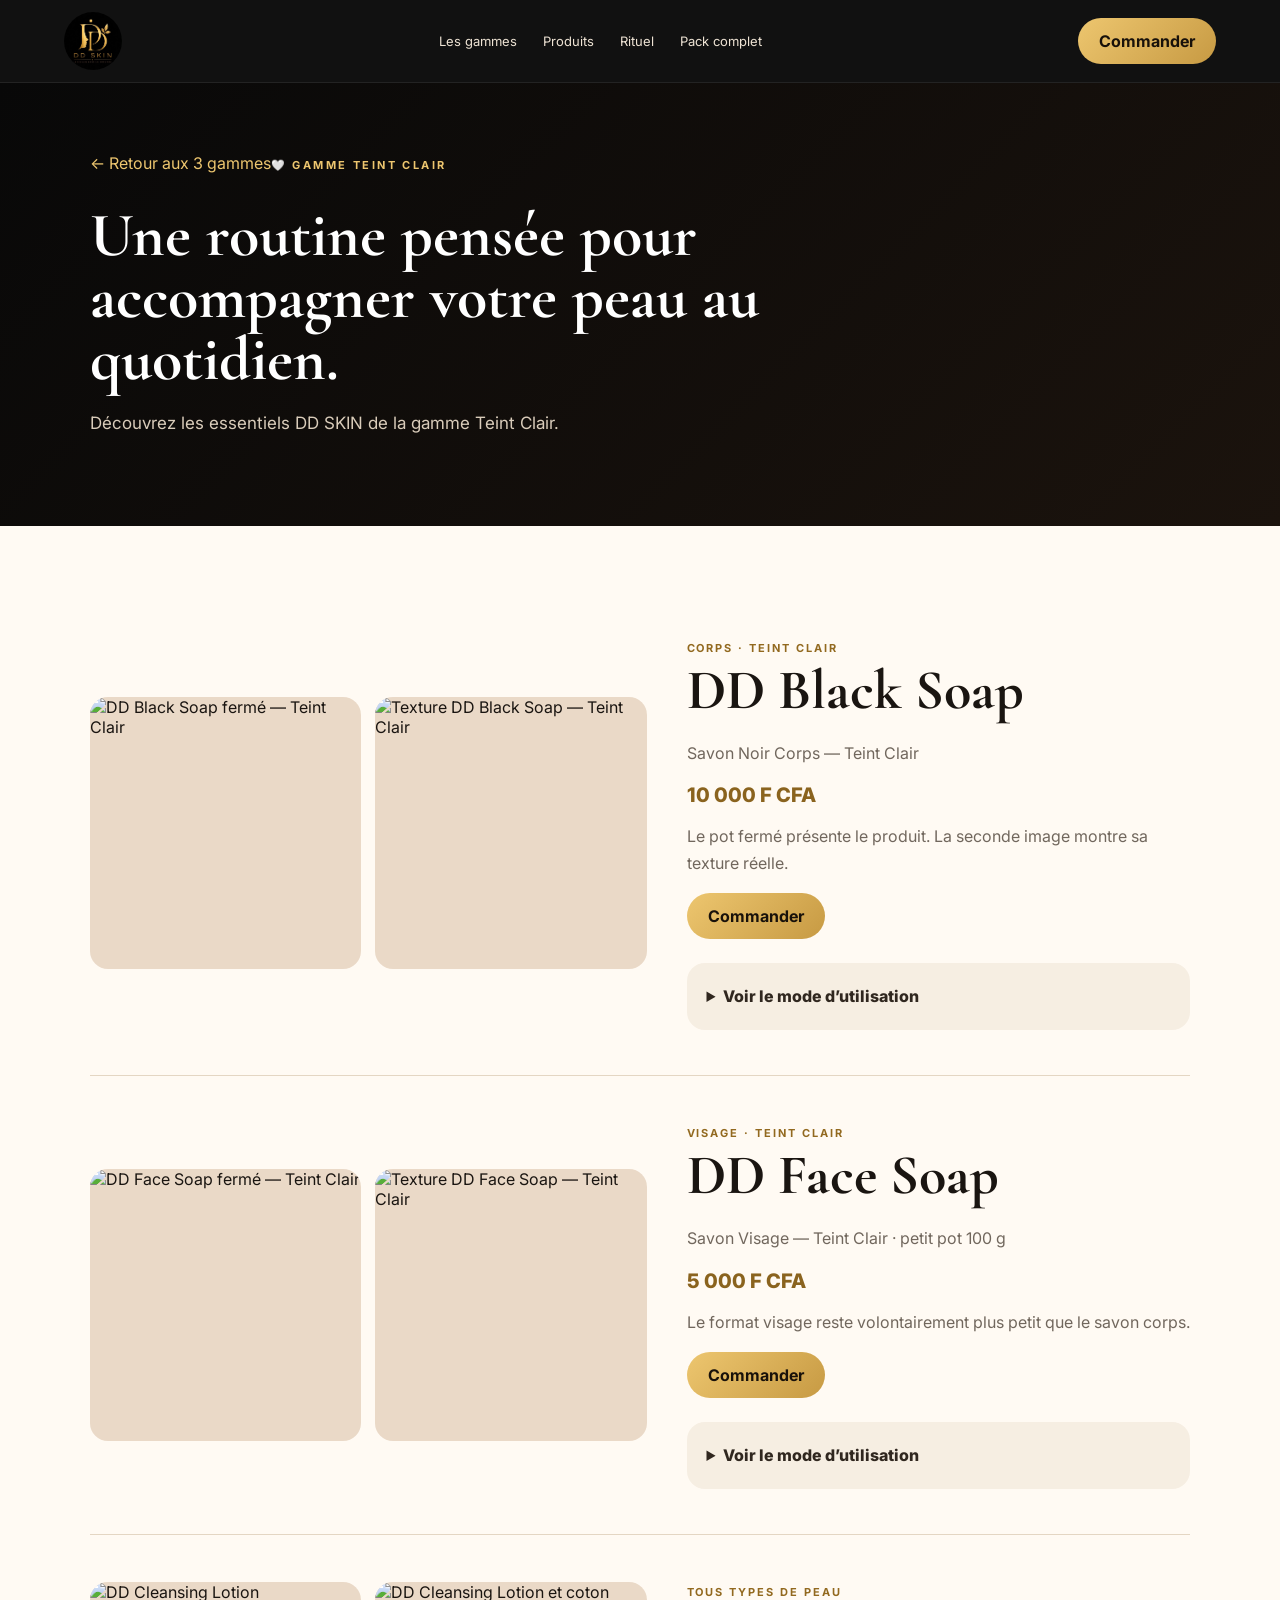
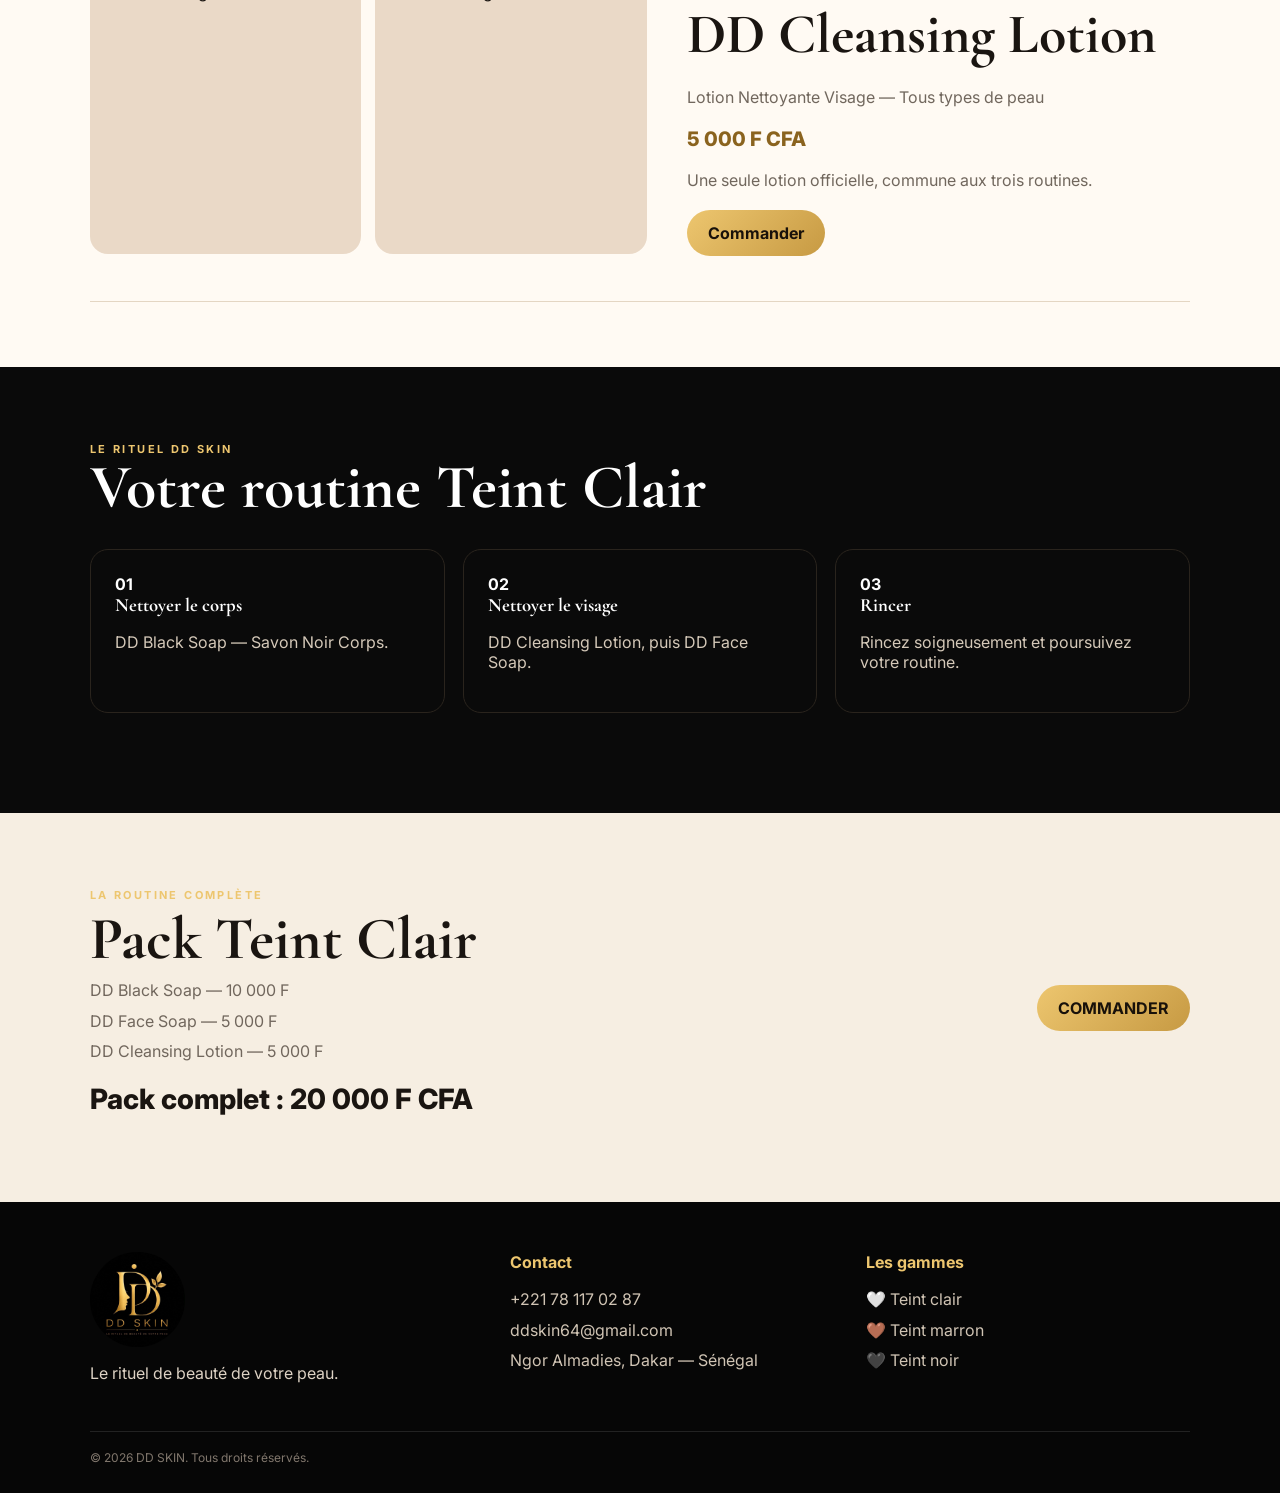
==== teint-clair.html @ f5b2d074 "Add DD SKIN teint-clair.html" ====
<!doctype html><html lang="fr"><head><meta charset="utf-8"><meta name="viewport" content="width=device-width,initial-scale=1"><meta name="theme-color" content="#090909"><title>Gamme Teint Clair — DD SKIN</title><link rel="preconnect" href="https://fonts.googleapis.com"><link rel="preconnect" href="https://fonts.gstatic.com" crossorigin><link href="https://fonts.googleapis.com/css2?family=Cormorant+Garamond:wght@500;600;700&family=Inter:wght@400;500;600;700&display=swap" rel="stylesheet"><link rel="stylesheet" href="styles.css"><script src="clair.js"></script><script src="common.js"></script></head><body>
<header class="site-header"><a class="brand" href="index.html"><img src="assets/ddskin-logo.jpeg" alt="DD SKIN"></a><nav class="nav"><a href="index.html#gammes">Les gammes</a><a href="#produits">Produits</a><a href="#rituel">Rituel</a><a href="#pack">Pack complet</a></nav><a class="btn" href="https://wa.me/221781170287?text=Bonjour%20DD%20SKIN%2C%20je%20souhaite%20commander%20dans%20la%20gamme%20Teint%20Clair." target="_blank">Commander</a></header>
<main><section class="range-hero"><div class="range-head"><a class="back" href="index.html#gammes">← Retour aux 3 gammes</a><span class="kicker">🤍 Gamme Teint Clair</span><h1>Une routine pensée pour accompagner votre peau au quotidien.</h1><p>Découvrez les essentiels DD SKIN de la gamme Teint Clair.</p></div></section>
<section class="range-products" id="produits">
<article class="product-feature"><div class="gallery"><img data-img="black-clair-ferme" alt="DD Black Soap fermé — Teint Clair"><img data-img="black-clair-ouvert" alt="Texture DD Black Soap — Teint Clair"></div><div class="product-copy"><span class="tag">Corps · Teint Clair</span><h2>DD Black Soap</h2><p>Savon Noir Corps — Teint Clair</p><div class="price">10 000 F CFA</div><p>Le pot fermé présente le produit. La seconde image montre sa texture réelle.</p><a class="btn" href="https://wa.me/221781170287?text=Bonjour%20DD%20SKIN%2C%20je%20souhaite%20commander%20le%20DD%20Black%20Soap%20%E2%80%94%20Teint%20Clair." target="_blank">Commander</a><details class="use-details"><summary>Voir le mode d’utilisation</summary><p>1. Mouillez votre peau.<br>2. Faites mousser le savon sur tout le corps en massant délicatement.<br>3. Rincez abondamment à l’eau claire.</p></details></div></article>
<article class="product-feature"><div class="gallery"><img data-img="face-clair-ferme" alt="DD Face Soap fermé — Teint Clair"><img data-img="face-clair-ouvert" alt="Texture DD Face Soap — Teint Clair"></div><div class="product-copy"><span class="tag">Visage · Teint Clair</span><h2>DD Face Soap</h2><p>Savon Visage — Teint Clair · petit pot 100 g</p><div class="price">5 000 F CFA</div><p>Le format visage reste volontairement plus petit que le savon corps.</p><a class="btn" href="https://wa.me/221781170287?text=Bonjour%20DD%20SKIN%2C%20je%20souhaite%20commander%20le%20DD%20Face%20Soap%20%E2%80%94%20Teint%20Clair." target="_blank">Commander</a><details class="use-details"><summary>Voir le mode d’utilisation</summary><p>1. Mouillez votre visage.<br>2. Faites mousser le savon et massez délicatement.<br>3. Rincez abondamment à l’eau claire.</p></details></div></article>
<article class="product-feature"><div class="gallery"><img data-img="lotion" alt="DD Cleansing Lotion"><img data-img="lotion" alt="DD Cleansing Lotion et coton"></div><div class="product-copy"><span class="tag">Tous types de peau</span><h2>DD Cleansing Lotion</h2><p>Lotion Nettoyante Visage — Tous types de peau</p><div class="price">5 000 F CFA</div><p>Une seule lotion officielle, commune aux trois routines.</p><a class="btn" href="https://wa.me/221781170287?text=Bonjour%20DD%20SKIN%2C%20je%20souhaite%20commander%20la%20DD%20Cleansing%20Lotion." target="_blank">Commander</a></div></article>
</section>
<section class="routine" id="rituel"><span class="kicker">Le rituel DD SKIN</span><h2>Votre routine Teint Clair</h2><div class="routine-list"><div class="routine-box"><b>01</b><h3>Nettoyer le corps</h3><p>DD Black Soap — Savon Noir Corps.</p></div><div class="routine-box"><b>02</b><h3>Nettoyer le visage</h3><p>DD Cleansing Lotion, puis DD Face Soap.</p></div><div class="routine-box"><b>03</b><h3>Rincer</h3><p>Rincez soigneusement et poursuivez votre routine.</p></div></div></section>
<section class="pack" id="pack"><div><span class="kicker">La routine complète</span><h2>Pack Teint Clair</h2><div class="pack-lines">DD Black Soap — 10 000 F<br>DD Face Soap — 5 000 F<br>DD Cleansing Lotion — 5 000 F</div><div class="pack-price">Pack complet : 20 000 F CFA</div></div><a class="btn" href="https://wa.me/221781170287?text=Bonjour%20DD%20SKIN%2C%20je%20souhaite%20commander%20le%20pack%20complet%20Teint%20Clair%20%C3%A0%2020%20000%20F%20CFA." target="_blank">COMMANDER</a></section></main>
<footer class="footer"><div><img src="assets/ddskin-logo.jpeg" alt="DD SKIN"><p>Le rituel de beauté de votre peau.</p></div><div><h4>Contact</h4><a href="https://wa.me/221781170287" target="_blank">+221 78 117 02 87</a><a href="mailto:ddskin64@gmail.com">ddskin64@gmail.com</a><span>Ngor Almadies, Dakar — Sénégal</span></div><div><h4>Les gammes</h4><a href="teint-clair.html">🤍 Teint clair</a><a href="teint-marron.html">🤎 Teint marron</a><a href="teint-noir.html">🖤 Teint noir</a></div><div class="copy">© 2026 DD SKIN. Tous droits réservés.</div></footer></body></html>
---- styles.css ----
:root{--black:#080808;--cream:#f6eee2;--ivory:#fffaf3;--gold:#c79a43;--gold2:#edc66f;--text:#1a1511;--muted:#71675d}*{box-sizing:border-box}html{scroll-behavior:smooth}body{margin:0;font-family:Inter,system-ui,sans-serif;background:var(--ivory);color:var(--text)}a{text-decoration:none;color:inherit}img{display:block;max-width:100%}h1,h2,h3{font-family:"Cormorant Garamond",Georgia,serif;margin:0}.site-header{position:sticky;top:0;z-index:40;background:rgba(8,8,8,.96);display:flex;align-items:center;justify-content:space-between;gap:24px;padding:12px clamp(18px,5vw,64px);border-bottom:1px solid rgba(255,255,255,.08)}.brand img{width:58px;height:58px;border-radius:50%;object-fit:cover}.nav{display:flex;gap:26px;color:#eee3d4;font-size:13px}.nav a:hover{color:var(--gold2)}.btn{display:inline-flex;align-items:center;justify-content:center;padding:13px 21px;border-radius:999px;background:linear-gradient(135deg,var(--gold2),var(--gold));font-weight:700;color:#18110a;border:0}.btn-outline{background:transparent;color:#fff;border:1px solid rgba(255,255,255,.35)}.hero{position:relative;min-height:70vh;background:#000;display:flex;align-items:end;overflow:hidden}.hero>img{position:absolute;inset:0;width:100%;height:100%;object-fit:cover}.hero:after{content:"";position:absolute;inset:0;background:linear-gradient(90deg,rgba(0,0,0,.84),rgba(0,0,0,.56) 45%,rgba(0,0,0,.12))}.hero-copy{position:relative;z-index:2;color:#fff;max-width:760px;padding:100px clamp(20px,7vw,96px) 68px}.kicker{color:var(--gold2);font-size:11px;font-weight:700;letter-spacing:.22em;text-transform:uppercase}.hero h1{font-size:clamp(52px,7vw,88px);line-height:.92;margin:16px 0 20px}.hero p{font-size:18px;line-height:1.65;color:#eee4d5;max-width:620px}.section{padding:clamp(65px,8vw,105px) clamp(20px,7vw,96px)}.story{background:var(--cream);display:grid;grid-template-columns:1fr 1fr;gap:55px}.story h2,.section-head h2,.range-head h1,.routine h2{font-size:clamp(38px,5vw,62px);line-height:1}.story p,.section-head p,.range-head p{color:var(--muted);font-size:17px;line-height:1.8}.quote{font-family:"Cormorant Garamond",serif;font-size:27px;border-left:3px solid var(--gold);padding-left:18px}.section-head{max-width:760px;margin-bottom:36px}.ranges{background:#fff}.range-grid{display:grid;grid-template-columns:repeat(3,1fr);gap:24px}.range-card{background:var(--ivory);border:1px solid #eadfce;border-radius:24px;overflow:hidden;box-shadow:0 18px 45px rgba(43,30,16,.08)}.portrait{aspect-ratio:1/1;overflow:hidden;background:#dec2a3}.portrait img{width:100%;height:100%;object-fit:cover;object-position:center}.range-body{padding:23px;text-align:center}.range-body h3{font-size:34px;margin-bottom:15px}.range-body .btn{width:100%}.products-preview{background:var(--ivory)}.preview-grid,.product-grid{display:grid;grid-template-columns:repeat(3,1fr);gap:22px}.product-card{background:#fff;border:1px solid #eadfce;border-radius:24px;overflow:hidden;box-shadow:0 15px 40px rgba(43,30,16,.07)}.product-card .photo{aspect-ratio:1/1;overflow:hidden;background:#ead9c7}.product-card .photo img{width:100%;height:100%;object-fit:cover}.product-info{padding:22px}.product-info h3{font-size:31px}.product-info p{color:var(--muted);line-height:1.6}.price{font-weight:800;font-size:20px;margin:12px 0;color:#8a631e}.ritual{background:linear-gradient(135deg,#080808,#1a130d);color:#fff}.ritual .section-head p{color:#d7cbbb}.steps{display:grid;grid-template-columns:repeat(3,1fr);gap:18px}.step{border:1px solid rgba(255,255,255,.13);border-radius:20px;padding:27px;background:rgba(255,255,255,.03)}.step b{color:var(--gold2)}.step h3{font-size:30px;margin:10px 0}.step p{color:#d6cbbb;line-height:1.65}.footer{background:#060606;color:#ddd2c4;padding:50px clamp(20px,7vw,96px) 28px;display:grid;grid-template-columns:1.2fr 1fr 1fr;gap:32px}.footer img{width:95px;height:95px;border-radius:50%}.footer h4{color:var(--gold2);margin:0 0 12px}.footer a,.footer span{display:block;color:#d0c4b4;line-height:1.9}.copy{grid-column:1/-1;border-top:1px solid #222;padding-top:18px;font-size:12px;color:#81776d}.range-hero{background:linear-gradient(135deg,#080808,#1b130d);color:#fff;padding:70px clamp(20px,7vw,96px)}.range-head{max-width:780px}.range-head h1{margin:12px 0}.range-head p{color:#d9ccba;max-width:650px}.range-products{padding:65px clamp(20px,7vw,96px)}.product-feature{display:grid;grid-template-columns:1.05fr .95fr;gap:40px;align-items:center;padding:45px 0;border-bottom:1px solid #e4d6c3}.gallery{display:grid;grid-template-columns:1fr 1fr;gap:14px}.gallery img{width:100%;aspect-ratio:1/1;object-fit:cover;border-radius:18px;background:#ead9c7}.product-copy h2{font-size:clamp(38px,5vw,56px)}.product-copy p{color:var(--muted);line-height:1.7}.tag{display:inline-block;font-size:11px;text-transform:uppercase;letter-spacing:.18em;color:#92691f;font-weight:700}.routine{background:#0a0a0a;color:#fff;padding:70px clamp(20px,7vw,96px)}.routine p{color:#d5c9b9}.routine-list{display:grid;grid-template-columns:repeat(3,1fr);gap:18px;margin:30px 0}.routine-box{border:1px solid #2a241d;border-radius:18px;padding:24px}.pack{background:var(--cream);padding:70px clamp(20px,7vw,96px);display:grid;grid-template-columns:1fr auto;gap:35px;align-items:center}.pack h2{font-size:clamp(38px,5vw,60px)}.pack-lines{line-height:1.9;color:var(--muted)}.pack-price{font-size:28px;font-weight:800;margin:16px 0}.back{display:inline-block;color:var(--gold2);margin-bottom:20px}.lotion-note{font-size:13px;color:#8a7e70;margin-top:8px}.use-details{margin-top:24px;background:#f6eee2;border-radius:18px;padding:20px;color:#51483f;line-height:1.7}.use-details summary{cursor:pointer;font-weight:800;color:#30271f}@media(max-width:900px){.nav{display:none}.story,.range-grid,.preview-grid,.product-grid,.steps,.footer,.product-feature,.routine-list,.pack{grid-template-columns:1fr}.hero{min-height:68vh}.hero:after{background:linear-gradient(180deg,rgba(0,0,0,.12),rgba(0,0,0,.9) 70%)}.product-feature{gap:24px}.pack{align-items:start}.site-header .btn{font-size:12px;padding:11px 15px}}@media(max-width:520px){.brand img{width:48px;height:48px}.hero-copy{padding:110px 18px 48px}.hero h1{font-size:54px}.section,.range-products,.range-hero,.routine,.pack{padding-left:18px;padding-right:18px}.gallery{grid-template-columns:1fr 1fr;gap:8px}.range-body h3{font-size:30px}.footer{padding-left:18px;padding-right:18px}.site-header .btn{display:none}}
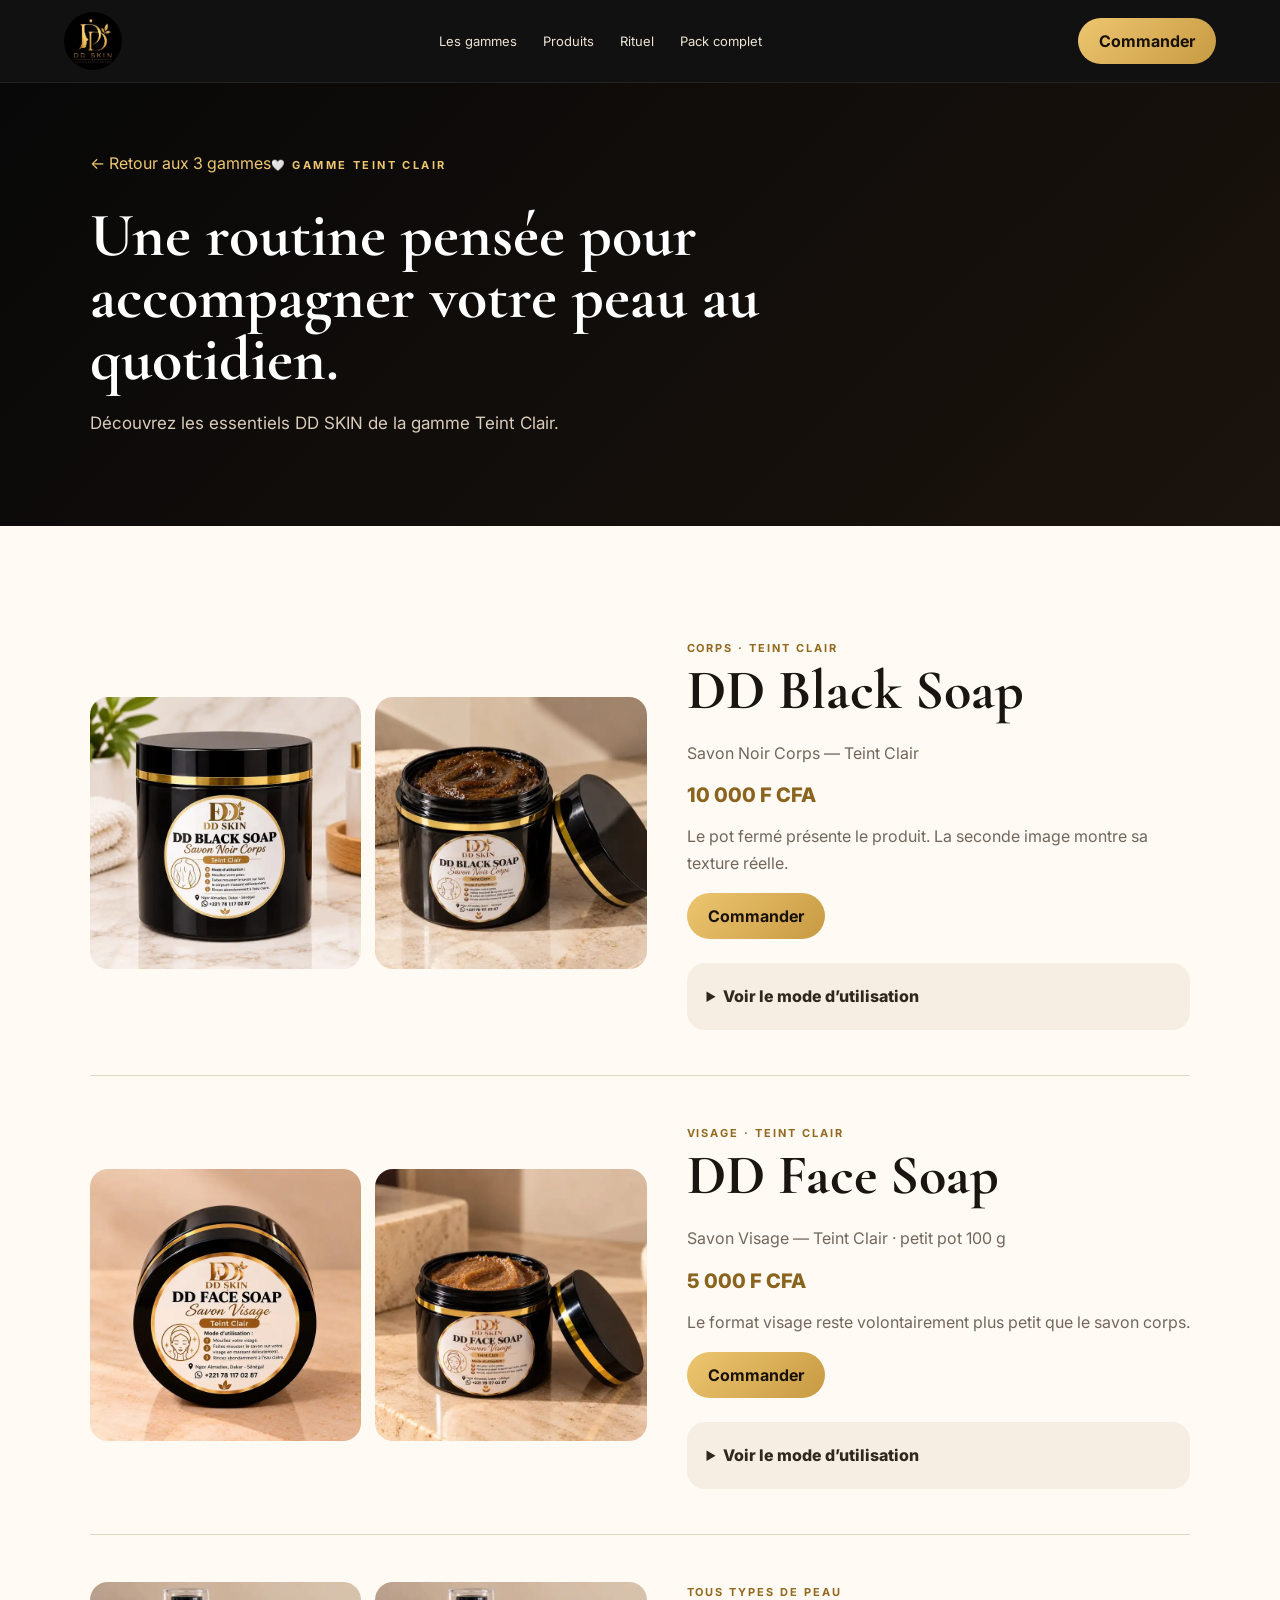
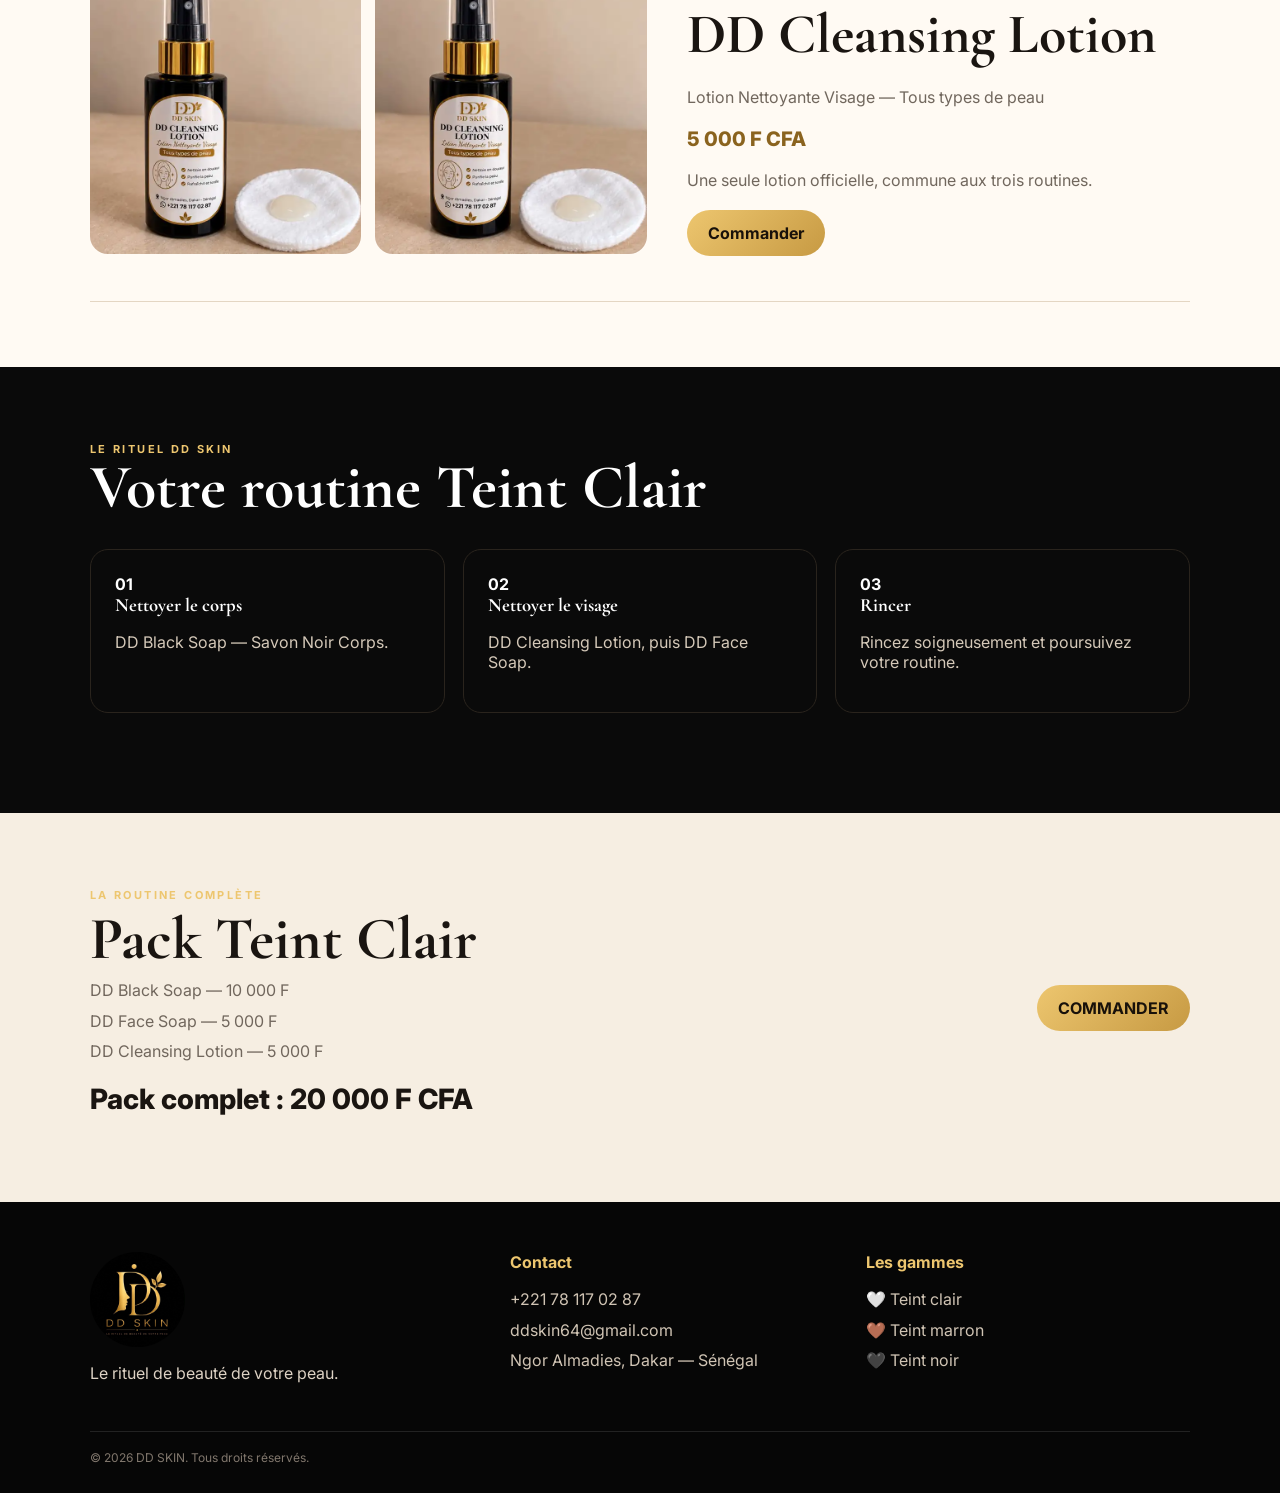
==== commit 7569da28: "Add PWA support to DD SKIN range page" ====
--- a/teint-clair.html
+++ b/teint-clair.html
@@ -1,4 +1,4 @@
-<!doctype html><html lang="fr"><head><meta charset="utf-8"><meta name="viewport" content="width=device-width,initial-scale=1"><meta name="theme-color" content="#090909"><title>Gamme Teint Clair — DD SKIN</title><link rel="preconnect" href="https://fonts.googleapis.com"><link rel="preconnect" href="https://fonts.gstatic.com" crossorigin><link href="https://fonts.googleapis.com/css2?family=Cormorant+Garamond:wght@500;600;700&family=Inter:wght@400;500;600;700&display=swap" rel="stylesheet"><link rel="stylesheet" href="styles.css"><script src="clair.js"></script><script src="common.js"></script></head><body>
+<!doctype html><html lang="fr"><head><meta charset="utf-8"><meta name="viewport" content="width=device-width,initial-scale=1"><meta name="theme-color" content="#090909"><title>Gamme Teint Clair — DD SKIN</title><link rel="preconnect" href="https://fonts.googleapis.com"><link rel="preconnect" href="https://fonts.gstatic.com" crossorigin><link href="https://fonts.googleapis.com/css2?family=Cormorant+Garamond:wght@500;600;700&family=Inter:wght@400;500;600;700&display=swap" rel="stylesheet"><link rel="manifest" href="manifest.webmanifest"><link rel="apple-touch-icon" href="assets/ddskin-logo.jpeg"><meta name="apple-mobile-web-app-capable" content="yes"><meta name="apple-mobile-web-app-status-bar-style" content="black-translucent"><meta name="apple-mobile-web-app-title" content="DD SKIN"><link rel="stylesheet" href="styles.css"><script src="clair.js"></script><script src="common.js"></script></head><body>
 <header class="site-header"><a class="brand" href="index.html"><img src="assets/ddskin-logo.jpeg" alt="DD SKIN"></a><nav class="nav"><a href="index.html#gammes">Les gammes</a><a href="#produits">Produits</a><a href="#rituel">Rituel</a><a href="#pack">Pack complet</a></nav><a class="btn" href="https://wa.me/221781170287?text=Bonjour%20DD%20SKIN%2C%20je%20souhaite%20commander%20dans%20la%20gamme%20Teint%20Clair." target="_blank">Commander</a></header>
 <main><section class="range-hero"><div class="range-head"><a class="back" href="index.html#gammes">← Retour aux 3 gammes</a><span class="kicker">🤍 Gamme Teint Clair</span><h1>Une routine pensée pour accompagner votre peau au quotidien.</h1><p>Découvrez les essentiels DD SKIN de la gamme Teint Clair.</p></div></section>
 <section class="range-products" id="produits">
@@ -8,4 +8,4 @@
 </section>
 <section class="routine" id="rituel"><span class="kicker">Le rituel DD SKIN</span><h2>Votre routine Teint Clair</h2><div class="routine-list"><div class="routine-box"><b>01</b><h3>Nettoyer le corps</h3><p>DD Black Soap — Savon Noir Corps.</p></div><div class="routine-box"><b>02</b><h3>Nettoyer le visage</h3><p>DD Cleansing Lotion, puis DD Face Soap.</p></div><div class="routine-box"><b>03</b><h3>Rincer</h3><p>Rincez soigneusement et poursuivez votre routine.</p></div></div></section>
 <section class="pack" id="pack"><div><span class="kicker">La routine complète</span><h2>Pack Teint Clair</h2><div class="pack-lines">DD Black Soap — 10 000 F<br>DD Face Soap — 5 000 F<br>DD Cleansing Lotion — 5 000 F</div><div class="pack-price">Pack complet : 20 000 F CFA</div></div><a class="btn" href="https://wa.me/221781170287?text=Bonjour%20DD%20SKIN%2C%20je%20souhaite%20commander%20le%20pack%20complet%20Teint%20Clair%20%C3%A0%2020%20000%20F%20CFA." target="_blank">COMMANDER</a></section></main>
-<footer class="footer"><div><img src="assets/ddskin-logo.jpeg" alt="DD SKIN"><p>Le rituel de beauté de votre peau.</p></div><div><h4>Contact</h4><a href="https://wa.me/221781170287" target="_blank">+221 78 117 02 87</a><a href="mailto:ddskin64@gmail.com">ddskin64@gmail.com</a><span>Ngor Almadies, Dakar — Sénégal</span></div><div><h4>Les gammes</h4><a href="teint-clair.html">🤍 Teint clair</a><a href="teint-marron.html">🤎 Teint marron</a><a href="teint-noir.html">🖤 Teint noir</a></div><div class="copy">© 2026 DD SKIN. Tous droits réservés.</div></footer></body></html>+<footer class="footer"><div><img src="assets/ddskin-logo.jpeg" alt="DD SKIN"><p>Le rituel de beauté de votre peau.</p></div><div><h4>Contact</h4><a href="https://wa.me/221781170287" target="_blank">+221 78 117 02 87</a><a href="mailto:ddskin64@gmail.com">ddskin64@gmail.com</a><span>Ngor Almadies, Dakar — Sénégal</span></div><div><h4>Les gammes</h4><a href="teint-clair.html">🤍 Teint clair</a><a href="teint-marron.html">🤎 Teint marron</a><a href="teint-noir.html">🖤 Teint noir</a></div><div class="copy">© 2026 DD SKIN. Tous droits réservés.</div></footer><script src="script.js"></script></body></html>
--- a/styles.css
+++ b/styles.css
@@ -1 +1,21 @@
-:root{--black:#080808;--cream:#f6eee2;--ivory:#fffaf3;--gold:#c79a43;--gold2:#edc66f;--text:#1a1511;--muted:#71675d}*{box-sizing:border-box}html{scroll-behavior:smooth}body{margin:0;font-family:Inter,system-ui,sans-serif;background:var(--ivory);color:var(--text)}a{text-decoration:none;color:inherit}img{display:block;max-width:100%}h1,h2,h3{font-family:"Cormorant Garamond",Georgia,serif;margin:0}.site-header{position:sticky;top:0;z-index:40;background:rgba(8,8,8,.96);display:flex;align-items:center;justify-content:space-between;gap:24px;padding:12px clamp(18px,5vw,64px);border-bottom:1px solid rgba(255,255,255,.08)}.brand img{width:58px;height:58px;border-radius:50%;object-fit:cover}.nav{display:flex;gap:26px;color:#eee3d4;font-size:13px}.nav a:hover{color:var(--gold2)}.btn{display:inline-flex;align-items:center;justify-content:center;padding:13px 21px;border-radius:999px;background:linear-gradient(135deg,var(--gold2),var(--gold));font-weight:700;color:#18110a;border:0}.btn-outline{background:transparent;color:#fff;border:1px solid rgba(255,255,255,.35)}.hero{position:relative;min-height:70vh;background:#000;display:flex;align-items:end;overflow:hidden}.hero>img{position:absolute;inset:0;width:100%;height:100%;object-fit:cover}.hero:after{content:"";position:absolute;inset:0;background:linear-gradient(90deg,rgba(0,0,0,.84),rgba(0,0,0,.56) 45%,rgba(0,0,0,.12))}.hero-copy{position:relative;z-index:2;color:#fff;max-width:760px;padding:100px clamp(20px,7vw,96px) 68px}.kicker{color:var(--gold2);font-size:11px;font-weight:700;letter-spacing:.22em;text-transform:uppercase}.hero h1{font-size:clamp(52px,7vw,88px);line-height:.92;margin:16px 0 20px}.hero p{font-size:18px;line-height:1.65;color:#eee4d5;max-width:620px}.section{padding:clamp(65px,8vw,105px) clamp(20px,7vw,96px)}.story{background:var(--cream);display:grid;grid-template-columns:1fr 1fr;gap:55px}.story h2,.section-head h2,.range-head h1,.routine h2{font-size:clamp(38px,5vw,62px);line-height:1}.story p,.section-head p,.range-head p{color:var(--muted);font-size:17px;line-height:1.8}.quote{font-family:"Cormorant Garamond",serif;font-size:27px;border-left:3px solid var(--gold);padding-left:18px}.section-head{max-width:760px;margin-bottom:36px}.ranges{background:#fff}.range-grid{display:grid;grid-template-columns:repeat(3,1fr);gap:24px}.range-card{background:var(--ivory);border:1px solid #eadfce;border-radius:24px;overflow:hidden;box-shadow:0 18px 45px rgba(43,30,16,.08)}.portrait{aspect-ratio:1/1;overflow:hidden;background:#dec2a3}.portrait img{width:100%;height:100%;object-fit:cover;object-position:center}.range-body{padding:23px;text-align:center}.range-body h3{font-size:34px;margin-bottom:15px}.range-body .btn{width:100%}.products-preview{background:var(--ivory)}.preview-grid,.product-grid{display:grid;grid-template-columns:repeat(3,1fr);gap:22px}.product-card{background:#fff;border:1px solid #eadfce;border-radius:24px;overflow:hidden;box-shadow:0 15px 40px rgba(43,30,16,.07)}.product-card .photo{aspect-ratio:1/1;overflow:hidden;background:#ead9c7}.product-card .photo img{width:100%;height:100%;object-fit:cover}.product-info{padding:22px}.product-info h3{font-size:31px}.product-info p{color:var(--muted);line-height:1.6}.price{font-weight:800;font-size:20px;margin:12px 0;color:#8a631e}.ritual{background:linear-gradient(135deg,#080808,#1a130d);color:#fff}.ritual .section-head p{color:#d7cbbb}.steps{display:grid;grid-template-columns:repeat(3,1fr);gap:18px}.step{border:1px solid rgba(255,255,255,.13);border-radius:20px;padding:27px;background:rgba(255,255,255,.03)}.step b{color:var(--gold2)}.step h3{font-size:30px;margin:10px 0}.step p{color:#d6cbbb;line-height:1.65}.footer{background:#060606;color:#ddd2c4;padding:50px clamp(20px,7vw,96px) 28px;display:grid;grid-template-columns:1.2fr 1fr 1fr;gap:32px}.footer img{width:95px;height:95px;border-radius:50%}.footer h4{color:var(--gold2);margin:0 0 12px}.footer a,.footer span{display:block;color:#d0c4b4;line-height:1.9}.copy{grid-column:1/-1;border-top:1px solid #222;padding-top:18px;font-size:12px;color:#81776d}.range-hero{background:linear-gradient(135deg,#080808,#1b130d);color:#fff;padding:70px clamp(20px,7vw,96px)}.range-head{max-width:780px}.range-head h1{margin:12px 0}.range-head p{color:#d9ccba;max-width:650px}.range-products{padding:65px clamp(20px,7vw,96px)}.product-feature{display:grid;grid-template-columns:1.05fr .95fr;gap:40px;align-items:center;padding:45px 0;border-bottom:1px solid #e4d6c3}.gallery{display:grid;grid-template-columns:1fr 1fr;gap:14px}.gallery img{width:100%;aspect-ratio:1/1;object-fit:cover;border-radius:18px;background:#ead9c7}.product-copy h2{font-size:clamp(38px,5vw,56px)}.product-copy p{color:var(--muted);line-height:1.7}.tag{display:inline-block;font-size:11px;text-transform:uppercase;letter-spacing:.18em;color:#92691f;font-weight:700}.routine{background:#0a0a0a;color:#fff;padding:70px clamp(20px,7vw,96px)}.routine p{color:#d5c9b9}.routine-list{display:grid;grid-template-columns:repeat(3,1fr);gap:18px;margin:30px 0}.routine-box{border:1px solid #2a241d;border-radius:18px;padding:24px}.pack{background:var(--cream);padding:70px clamp(20px,7vw,96px);display:grid;grid-template-columns:1fr auto;gap:35px;align-items:center}.pack h2{font-size:clamp(38px,5vw,60px)}.pack-lines{line-height:1.9;color:var(--muted)}.pack-price{font-size:28px;font-weight:800;margin:16px 0}.back{display:inline-block;color:var(--gold2);margin-bottom:20px}.lotion-note{font-size:13px;color:#8a7e70;margin-top:8px}.use-details{margin-top:24px;background:#f6eee2;border-radius:18px;padding:20px;color:#51483f;line-height:1.7}.use-details summary{cursor:pointer;font-weight:800;color:#30271f}@media(max-width:900px){.nav{display:none}.story,.range-grid,.preview-grid,.product-grid,.steps,.footer,.product-feature,.routine-list,.pack{grid-template-columns:1fr}.hero{min-height:68vh}.hero:after{background:linear-gradient(180deg,rgba(0,0,0,.12),rgba(0,0,0,.9) 70%)}.product-feature{gap:24px}.pack{align-items:start}.site-header .btn{font-size:12px;padding:11px 15px}}@media(max-width:520px){.brand img{width:48px;height:48px}.hero-copy{padding:110px 18px 48px}.hero h1{font-size:54px}.section,.range-products,.range-hero,.routine,.pack{padding-left:18px;padding-right:18px}.gallery{grid-template-columns:1fr 1fr;gap:8px}.range-body h3{font-size:30px}.footer{padding-left:18px;padding-right:18px}.site-header .btn{display:none}}+:root{--black:#080808;--cream:#f6eee2;--ivory:#fffaf3;--gold:#c79a43;--gold2:#edc66f;--text:#1a1511;--muted:#71675d}*{box-sizing:border-box}html{scroll-behavior:smooth}body{margin:0;font-family:Inter,system-ui,sans-serif;background:var(--ivory);color:var(--text)}a{text-decoration:none;color:inherit}img{display:block;max-width:100%}h1,h2,h3{font-family:"Cormorant Garamond",Georgia,serif;margin:0}.site-header{position:sticky;top:0;z-index:40;background:rgba(8,8,8,.96);display:flex;align-items:center;justify-content:space-between;gap:24px;padding:12px clamp(18px,5vw,64px);border-bottom:1px solid rgba(255,255,255,.08)}.brand img{width:58px;height:58px;border-radius:50%;object-fit:cover}.nav{display:flex;gap:26px;color:#eee3d4;font-size:13px}.nav a:hover{color:var(--gold2)}.btn{display:inline-flex;align-items:center;justify-content:center;padding:13px 21px;border-radius:999px;background:linear-gradient(135deg,var(--gold2),var(--gold));font-weight:700;color:#18110a;border:0}.btn-outline{background:transparent;color:#fff;border:1px solid rgba(255,255,255,.35)}.hero{position:relative;min-height:70vh;background:#000;display:flex;align-items:end;overflow:hidden}.hero>img{position:absolute;inset:0;width:100%;height:100%;object-fit:cover}.hero:after{content:"";position:absolute;inset:0;background:linear-gradient(90deg,rgba(0,0,0,.84),rgba(0,0,0,.56) 45%,rgba(0,0,0,.12))}.hero-copy{position:relative;z-index:2;color:#fff;max-width:760px;padding:100px clamp(20px,7vw,96px) 68px}.kicker{color:var(--gold2);font-size:11px;font-weight:700;letter-spacing:.22em;text-transform:uppercase}.hero h1{font-size:clamp(52px,7vw,88px);line-height:.92;margin:16px 0 20px}.hero p{font-size:18px;line-height:1.65;color:#eee4d5;max-width:620px}.section{padding:clamp(65px,8vw,105px) clamp(20px,7vw,96px)}.story{background:var(--cream);display:grid;grid-template-columns:1fr 1fr;gap:55px}.story h2,.section-head h2,.range-head h1,.routine h2{font-size:clamp(38px,5vw,62px);line-height:1}.story p,.section-head p,.range-head p{color:var(--muted);font-size:17px;line-height:1.8}.quote{font-family:"Cormorant Garamond",serif;font-size:27px;border-left:3px solid var(--gold);padding-left:18px}.section-head{max-width:760px;margin-bottom:36px}.ranges{background:#fff}.range-grid{display:grid;grid-template-columns:repeat(3,1fr);gap:24px}.range-card{background:var(--ivory);border:1px solid #eadfce;border-radius:24px;overflow:hidden;box-shadow:0 18px 45px rgba(43,30,16,.08)}.portrait{aspect-ratio:1/1;overflow:hidden;background:#dec2a3}.portrait img{width:100%;height:100%;object-fit:cover;object-position:center}.range-body{padding:23px;text-align:center}.range-body h3{font-size:34px;margin-bottom:15px}.range-body .btn{width:100%}.products-preview{background:var(--ivory)}.preview-grid,.product-grid{display:grid;grid-template-columns:repeat(3,1fr);gap:22px}.product-card{background:#fff;border:1px solid #eadfce;border-radius:24px;overflow:hidden;box-shadow:0 15px 40px rgba(43,30,16,.07)}.product-card .photo{aspect-ratio:1/1;overflow:hidden;background:#ead9c7}.product-card .photo img{width:100%;height:100%;object-fit:cover}.product-info{padding:22px}.product-info h3{font-size:31px}.product-info p{color:var(--muted);line-height:1.6}.price{font-weight:800;font-size:20px;margin:12px 0;color:#8a631e}.ritual{background:linear-gradient(135deg,#080808,#1a130d);color:#fff}.ritual .section-head p{color:#d7cbbb}.steps{display:grid;grid-template-columns:repeat(3,1fr);gap:18px}.step{border:1px solid rgba(255,255,255,.13);border-radius:20px;padding:27px;background:rgba(255,255,255,.03)}.step b{color:var(--gold2)}.step h3{font-size:30px;margin:10px 0}.step p{color:#d6cbbb;line-height:1.65}.footer{background:#060606;color:#ddd2c4;padding:50px clamp(20px,7vw,96px) 28px;display:grid;grid-template-columns:1.2fr 1fr 1fr;gap:32px}.footer img{width:95px;height:95px;border-radius:50%}.footer h4{color:var(--gold2);margin:0 0 12px}.footer a,.footer span{display:block;color:#d0c4b4;line-height:1.9}.copy{grid-column:1/-1;border-top:1px solid #222;padding-top:18px;font-size:12px;color:#81776d}.range-hero{background:linear-gradient(135deg,#080808,#1b130d);color:#fff;padding:70px clamp(20px,7vw,96px)}.range-head{max-width:780px}.range-head h1{margin:12px 0}.range-head p{color:#d9ccba;max-width:650px}.range-products{padding:65px clamp(20px,7vw,96px)}.product-feature{display:grid;grid-template-columns:1.05fr .95fr;gap:40px;align-items:center;padding:45px 0;border-bottom:1px solid #e4d6c3}.gallery{display:grid;grid-template-columns:1fr 1fr;gap:14px}.gallery img{width:100%;aspect-ratio:1/1;object-fit:cover;border-radius:18px;background:#ead9c7}.product-copy h2{font-size:clamp(38px,5vw,56px)}.product-copy p{color:var(--muted);line-height:1.7}.tag{display:inline-block;font-size:11px;text-transform:uppercase;letter-spacing:.18em;color:#92691f;font-weight:700}.routine{background:#0a0a0a;color:#fff;padding:70px clamp(20px,7vw,96px)}.routine p{color:#d5c9b9}.routine-list{display:grid;grid-template-columns:repeat(3,1fr);gap:18px;margin:30px 0}.routine-box{border:1px solid #2a241d;border-radius:18px;padding:24px}.pack{background:var(--cream);padding:70px clamp(20px,7vw,96px);display:grid;grid-template-columns:1fr auto;gap:35px;align-items:center}.pack h2{font-size:clamp(38px,5vw,60px)}.pack-lines{line-height:1.9;color:var(--muted)}.pack-price{font-size:28px;font-weight:800;margin:16px 0}.back{display:inline-block;color:var(--gold2);margin-bottom:20px}.lotion-note{font-size:13px;color:#8a7e70;margin-top:8px}.use-details{margin-top:24px;background:#f6eee2;border-radius:18px;padding:20px;color:#51483f;line-height:1.7}.use-details summary{cursor:pointer;font-weight:800;color:#30271f}@media(max-width:900px){.nav{display:none}.story,.range-grid,.preview-grid,.product-grid,.steps,.footer,.product-feature,.routine-list,.pack{grid-template-columns:1fr}.hero{min-height:68vh}.hero:after{background:linear-gradient(180deg,rgba(0,0,0,.12),rgba(0,0,0,.9) 70%)}.product-feature{gap:24px}.pack{align-items:start}.site-header .btn{font-size:12px;padding:11px 15px}}@media(max-width:520px){.brand img{width:48px;height:48px}.hero-copy{padding:110px 18px 48px}.hero h1{font-size:54px}.section,.range-products,.range-hero,.routine,.pack{padding-left:18px;padding-right:18px}.gallery{grid-template-columns:1fr 1fr;gap:8px}.range-body h3{font-size:30px}.footer{padding-left:18px;padding-right:18px}.site-header .btn{display:none}}
+.header-actions{display:flex;align-items:center;gap:10px}
+.install-section{background:#fff}
+.install-card{display:grid;grid-template-columns:1.25fr .75fr;gap:34px;align-items:center;padding:34px;border:1px solid #eadfce;border-radius:28px;background:linear-gradient(180deg,#fffaf3,#f4eadc);box-shadow:0 18px 45px rgba(43,30,16,.08)}
+.install-copy h2{font-size:clamp(38px,5vw,62px);line-height:1;margin:12px 0 15px}
+.install-copy p{color:var(--muted);font-size:17px;line-height:1.75}
+.install-actions{display:flex;gap:12px;flex-wrap:wrap;margin:22px 0 10px}
+.btn-soft{background:transparent;border:1px solid #c79a43;color:#6e4e18}
+.install-help{font-size:13px!important}
+.install-logo{display:grid;place-items:center}
+.install-logo img{width:min(270px,100%);aspect-ratio:1/1;object-fit:cover;border-radius:34px;box-shadow:0 18px 45px rgba(0,0,0,.16)}
+.install-modal[hidden]{display:none}
+.install-modal{position:fixed;inset:0;z-index:100}
+.install-backdrop{position:absolute;inset:0;background:rgba(0,0,0,.68);backdrop-filter:blur(4px)}
+.install-panel{position:relative;z-index:1;width:min(520px,calc(100% - 32px));margin:12vh auto 0;background:#fffaf3;border:1px solid #eadfce;border-radius:24px;padding:30px;box-shadow:0 30px 80px rgba(0,0,0,.32)}
+.install-panel h3{font-size:36px;line-height:1;margin:10px 0 18px}
+.install-panel ol{margin:0;padding-left:22px;color:#544b42;line-height:1.9}
+.install-close{position:absolute;right:14px;top:10px;border:0;background:transparent;font-size:30px;cursor:pointer;color:#30271f}
+.install-status{font-size:13px;color:#71675d}
+@media(max-width:900px){.install-card{grid-template-columns:1fr}.install-logo{order:-1}.install-logo img{width:180px}.install-actions .btn{flex:1}}
+@media(max-width:520px){.install-card{padding:24px 18px}.install-actions{flex-direction:column}.install-actions .btn{width:100%}.install-panel{margin-top:16vh}}
